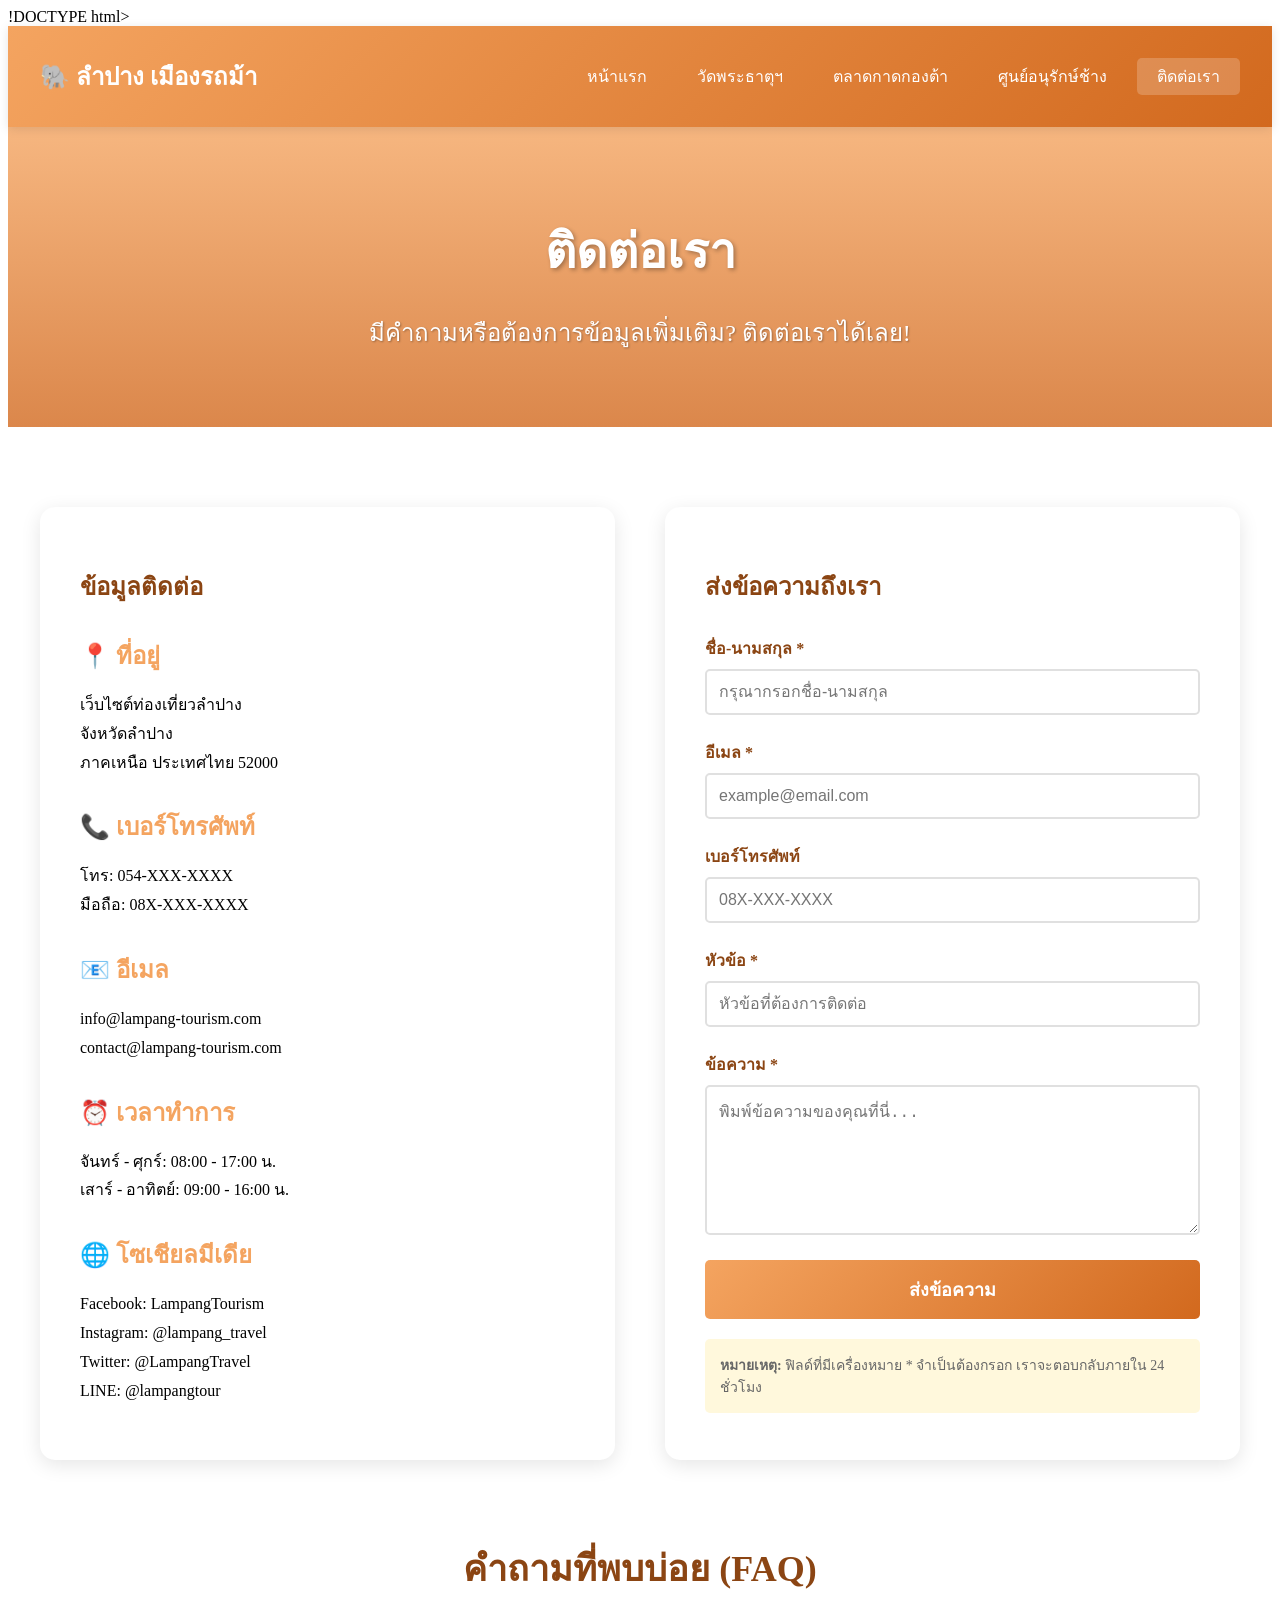
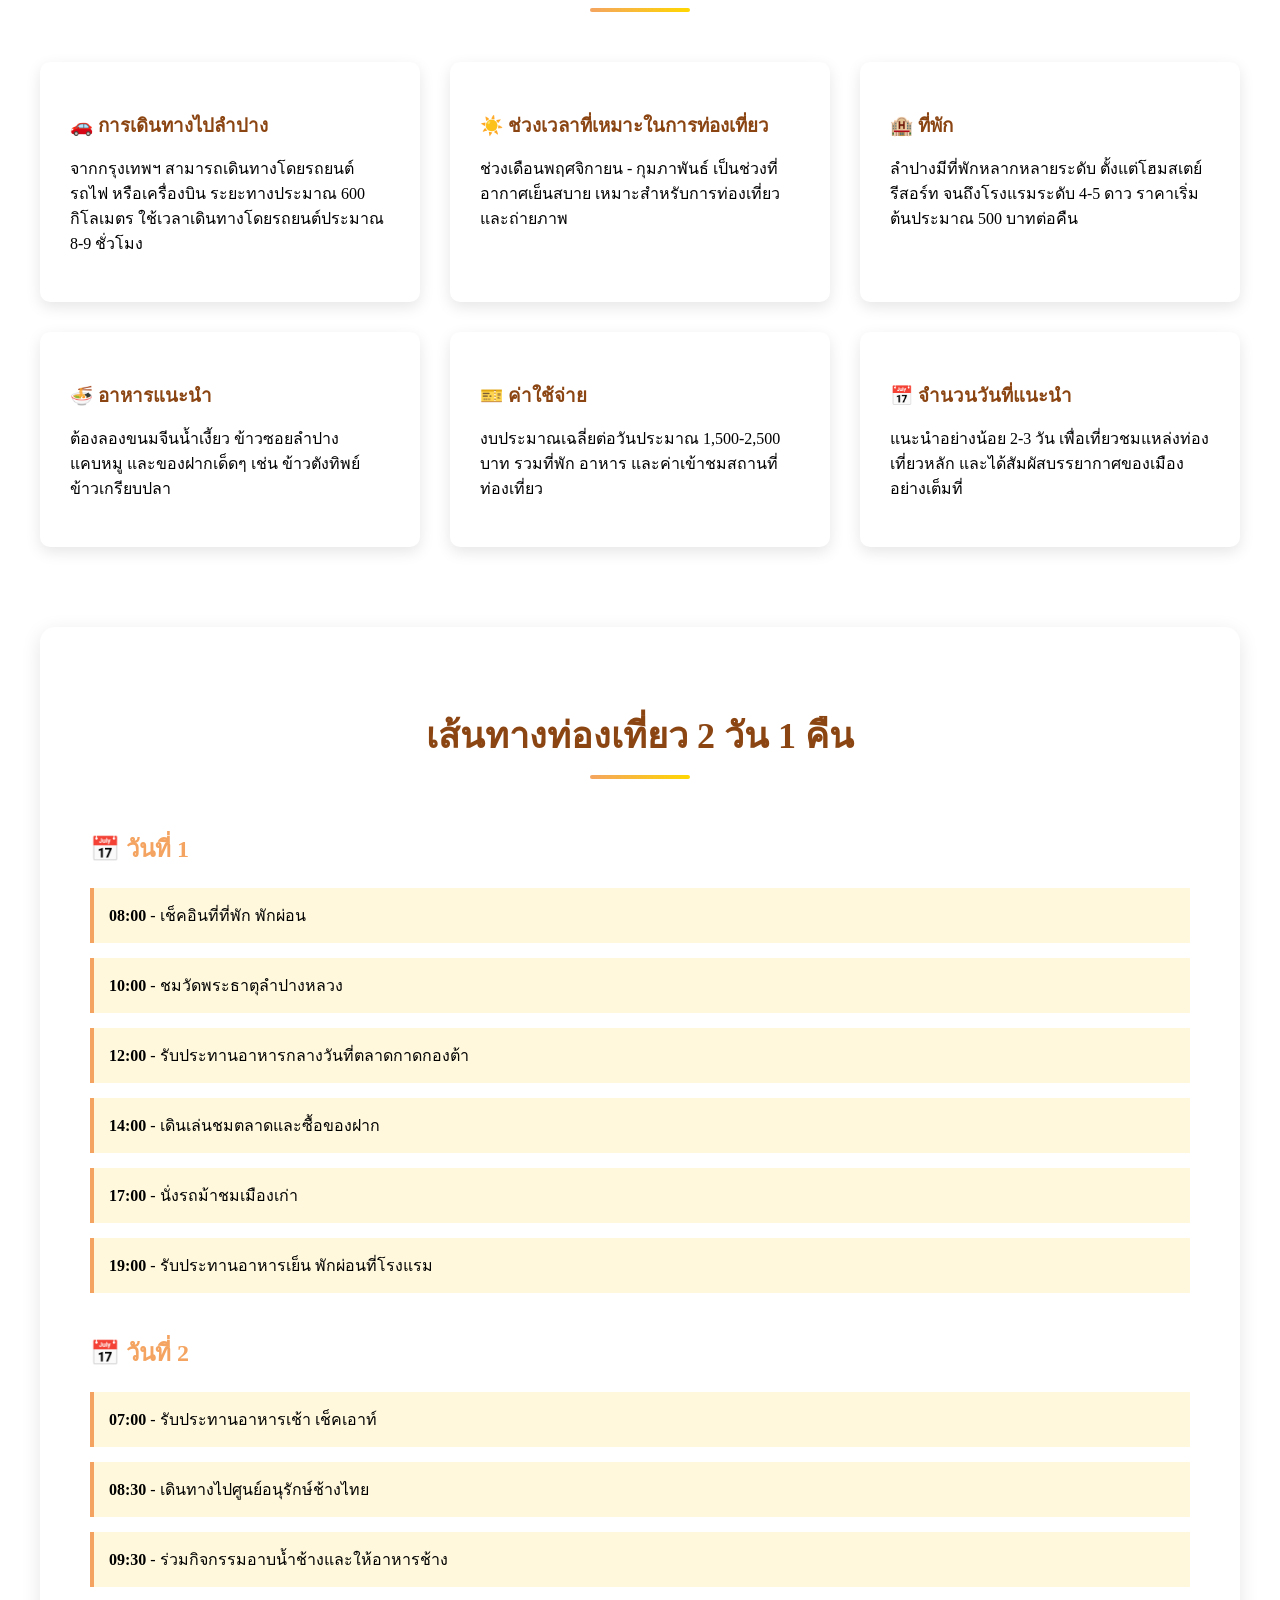
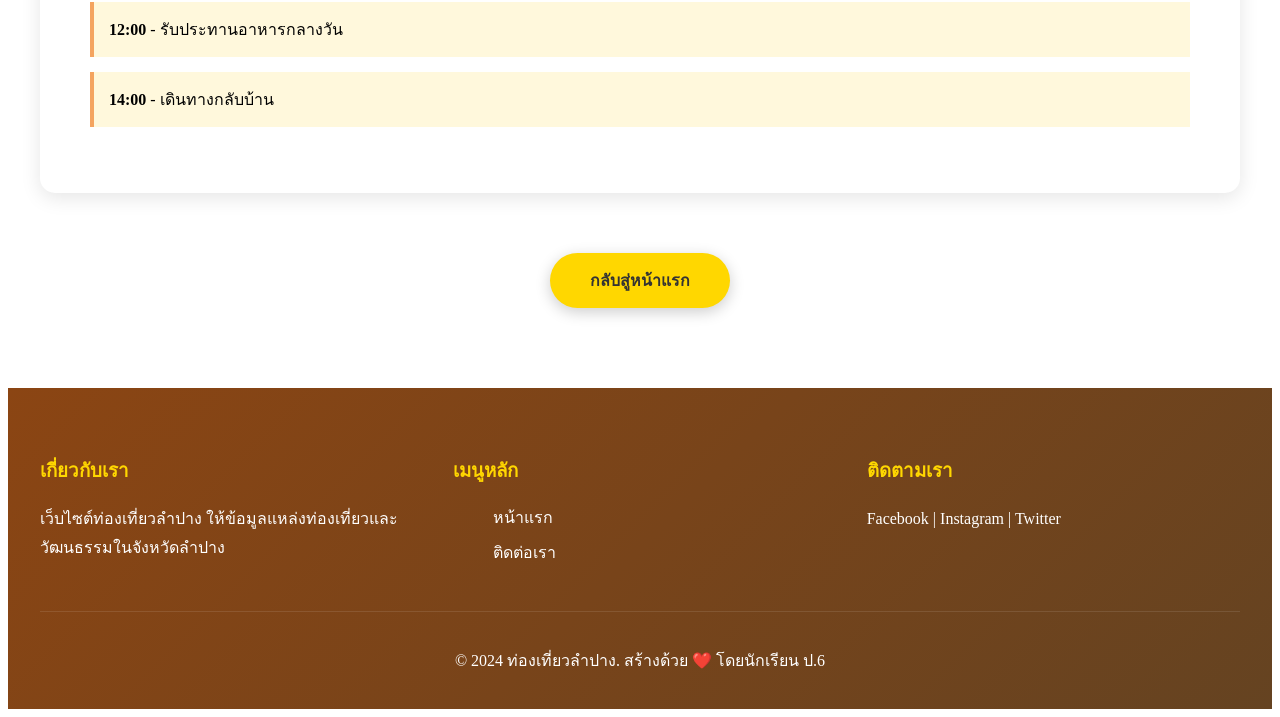
==== contact.html @ 9157f4b3 "Add files via upload" ====
!DOCTYPE html>
<html lang="th">
<head>
    <meta charset="UTF-8">
    <meta name="viewport" content="width=device-width, initial-scale=1.0">
    <title>ติดต่อเรา - ท่องเที่ยวลำปาง</title>
    <link rel="stylesheet" href="styles.css">
</head>
<body>
    <header>
        <div class="container">
            <div class="logo">
                <h1>🐘 ลำปาง เมืองรถม้า</h1>
            </div>
            <nav>
                <ul>
                    <li><a href="index.html">หน้าแรก</a></li>
                    <li><a href="wat-phra-that.html">วัดพระธาตุฯ</a></li>
                    <li><a href="kad-kong-ta.html">ตลาดกาดกองต้า</a></li>
                    <li><a href="elephant-center.html">ศูนย์อนุรักษ์ช้าง</a></li>
                    <li><a href="contact.html" class="active">ติดต่อเรา</a></li>
                </ul>
            </nav>
        </div>
    </header>

    <section class="hero" style="height: 300px; background-image: linear-gradient(rgba(244, 164, 96, 0.8), rgba(210, 105, 30, 0.8)), url('https://images.unsplash.com/photo-1423666639041-f56000c27a9a?w=1600&h=400&fit=crop');">
        <div class="hero-content">
            <h2>ติดต่อเรา</h2>
            <p>มีคำถามหรือต้องการข้อมูลเพิ่มเติม? ติดต่อเราได้เลย!</p>
        </div>
    </section>

    <section class="contact-section">
        <div class="container">
            <div class="contact-container">
                <div class="contact-info">
                    <h2 style="color: #8B4513; margin-bottom: 30px;">ข้อมูลติดต่อ</h2>

                    <div style="margin-bottom: 30px;">
                        <h3 style="color: #F4A460; margin-bottom: 15px;">📍 ที่อยู่</h3>
                        <p>เว็บไซต์ท่องเที่ยวลำปาง<br>
                        จังหวัดลำปาง<br>
                        ภาคเหนือ ประเทศไทย 52000</p>
                    </div>

                    <div style="margin-bottom: 30px;">
                        <h3 style="color: #F4A460; margin-bottom: 15px;">📞 เบอร์โทรศัพท์</h3>
                        <p>โทร: 054-XXX-XXXX<br>
                        มือถือ: 08X-XXX-XXXX</p>
                    </div>

                    <div style="margin-bottom: 30px;">
                        <h3 style="color: #F4A460; margin-bottom: 15px;">📧 อีเมล</h3>
                        <p>info@lampang-tourism.com<br>
                        contact@lampang-tourism.com</p>
                    </div>

                    <div style="margin-bottom: 30px;">
                        <h3 style="color: #F4A460; margin-bottom: 15px;">⏰ เวลาทำการ</h3>
                        <p>จันทร์ - ศุกร์: 08:00 - 17:00 น.<br>
                        เสาร์ - อาทิตย์: 09:00 - 16:00 น.</p>
                    </div>

                    <div>
                        <h3 style="color: #F4A460; margin-bottom: 15px;">🌐 โซเชียลมีเดีย</h3>
                        <p>Facebook: LampangTourism<br>
                        Instagram: @lampang_travel<br>
                        Twitter: @LampangTravel<br>
                        LINE: @lampangtour</p>
                    </div>
                </div>

                <div class="contact-form">
                    <h2 style="color: #8B4513; margin-bottom: 30px;">ส่งข้อความถึงเรา</h2>
                    <form>
                        <div class="form-group">
                            <label for="name">ชื่อ-นามสกุล *</label>
                            <input type="text" id="name" name="name" required placeholder="กรุณากรอกชื่อ-นามสกุล">
                        </div>

                        <div class="form-group">
                            <label for="email">อีเมล *</label>
                            <input type="email" id="email" name="email" required placeholder="example@email.com">
                        </div>

                        <div class="form-group">
                            <label for="phone">เบอร์โทรศัพท์</label>
                            <input type="tel" id="phone" name="phone" placeholder="08X-XXX-XXXX">
                        </div>

                        <div class="form-group">
                            <label for="subject">หัวข้อ *</label>
                            <input type="text" id="subject" name="subject" required placeholder="หัวข้อที่ต้องการติดต่อ">
                        </div>

                        <div class="form-group">
                            <label for="message">ข้อความ *</label>
                            <textarea id="message" name="message" required placeholder="พิมพ์ข้อความของคุณที่นี่..."></textarea>
                        </div>

                        <button type="submit" class="submit-btn">ส่งข้อความ</button>
                    </form>

                    <div style="margin-top: 20px; padding: 15px; background-color: #FFF8DC; border-radius: 5px;">
                        <p style="font-size: 14px; color: #666; margin: 0;">
                            <strong>หมายเหตุ:</strong> ฟิลด์ที่มีเครื่องหมาย * จำเป็นต้องกรอก เราจะตอบกลับภายใน 24 ชั่วโมง
                        </p>
                    </div>
                </div>
            </div>

            <div style="margin-top: 80px;">
                <h2 class="section-title">คำถามที่พบบ่อย (FAQ)</h2>
                <div style="display: grid; grid-template-columns: repeat(auto-fit, minmax(300px, 1fr)); gap: 30px;">
                    <div style="background-color: white; padding: 30px; border-radius: 10px; box-shadow: 0 5px 15px rgba(0,0,0,0.1);">
                        <h3 style="color: #8B4513; margin-bottom: 15px;">🚗 การเดินทางไปลำปาง</h3>
                        <p>จากกรุงเทพฯ สามารถเดินทางโดยรถยนต์ รถไฟ หรือเครื่องบิน ระยะทางประมาณ 600 กิโลเมตร ใช้เวลาเดินทางโดยรถยนต์ประมาณ 8-9 ชั่วโมง</p>
                    </div>
                    <div style="background-color: white; padding: 30px; border-radius: 10px; box-shadow: 0 5px 15px rgba(0,0,0,0.1);">
                        <h3 style="color: #8B4513; margin-bottom: 15px;">☀️ ช่วงเวลาที่เหมาะในการท่องเที่ยว</h3>
                        <p>ช่วงเดือนพฤศจิกายน - กุมภาพันธ์ เป็นช่วงที่อากาศเย็นสบาย เหมาะสำหรับการท่องเที่ยวและถ่ายภาพ</p>
                    </div>
                    <div style="background-color: white; padding: 30px; border-radius: 10px; box-shadow: 0 5px 15px rgba(0,0,0,0.1);">
                        <h3 style="color: #8B4513; margin-bottom: 15px;">🏨 ที่พัก</h3>
                        <p>ลำปางมีที่พักหลากหลายระดับ ตั้งแต่โฮมสเตย์ รีสอร์ท จนถึงโรงแรมระดับ 4-5 ดาว ราคาเริ่มต้นประมาณ 500 บาทต่อคืน</p>
                    </div>
                    <div style="background-color: white; padding: 30px; border-radius: 10px; box-shadow: 0 5px 15px rgba(0,0,0,0.1);">
                        <h3 style="color: #8B4513; margin-bottom: 15px;">🍜 อาหารแนะนำ</h3>
                        <p>ต้องลองขนมจีนน้ำเงี้ยว ข้าวซอยลำปาง แคบหมู และของฝากเด็ดๆ เช่น ข้าวตังทิพย์ ข้าวเกรียบปลา</p>
                    </div>
                    <div style="background-color: white; padding: 30px; border-radius: 10px; box-shadow: 0 5px 15px rgba(0,0,0,0.1);">
                        <h3 style="color: #8B4513; margin-bottom: 15px;">🎫 ค่าใช้จ่าย</h3>
                        <p>งบประมาณเฉลี่ยต่อวันประมาณ 1,500-2,500 บาท รวมที่พัก อาหาร และค่าเข้าชมสถานที่ท่องเที่ยว</p>
                    </div>
                    <div style="background-color: white; padding: 30px; border-radius: 10px; box-shadow: 0 5px 15px rgba(0,0,0,0.1);">
                        <h3 style="color: #8B4513; margin-bottom: 15px;">📅 จำนวนวันที่แนะนำ</h3>
                        <p>แนะนำอย่างน้อย 2-3 วัน เพื่อเที่ยวชมแหล่งท่องเที่ยวหลัก และได้สัมผัสบรรยากาศของเมืองอย่างเต็มที่</p>
                    </div>
                </div>
            </div>

            <div style="margin-top: 80px; background-color: white; padding: 50px; border-radius: 15px; box-shadow: 0 5px 20px rgba(0,0,0,0.1);">
                <h2 class="section-title">เส้นทางท่องเที่ยว 2 วัน 1 คืน</h2>
                
                <div style="margin-bottom: 40px;">
                    <h3 style="color: #F4A460; margin-bottom: 20px; font-size: 24px;">📅 วันที่ 1</h3>
                    <ul style="list-style: none; padding-left: 0;">
                        <li style="padding: 15px; border-left: 4px solid #F4A460; margin-bottom: 15px; background-color: #FFF8DC;">
                            <strong>08:00</strong> - เช็คอินที่ที่พัก พักผ่อน
                        </li>
                        <li style="padding: 15px; border-left: 4px solid #F4A460; margin-bottom: 15px; background-color: #FFF8DC;">
                            <strong>10:00</strong> - ชมวัดพระธาตุลำปางหลวง
                        </li>
                        <li style="padding: 15px; border-left: 4px solid #F4A460; margin-bottom: 15px; background-color: #FFF8DC;">
                            <strong>12:00</strong> - รับประทานอาหารกลางวันที่ตลาดกาดกองต้า
                        </li>
                        <li style="padding: 15px; border-left: 4px solid #F4A460; margin-bottom: 15px; background-color: #FFF8DC;">
                            <strong>14:00</strong> - เดินเล่นชมตลาดและซื้อของฝาก
                        </li>
                        <li style="padding: 15px; border-left: 4px solid #F4A460; margin-bottom: 15px; background-color: #FFF8DC;">
                            <strong>17:00</strong> - นั่งรถม้าชมเมืองเก่า
                        </li>
                        <li style="padding: 15px; border-left: 4px solid #F4A460; background-color: #FFF8DC;">
                            <strong>19:00</strong> - รับประทานอาหารเย็น พักผ่อนที่โรงแรม
                        </li>
                    </ul>
                </div>

                <div>
                    <h3 style="color: #F4A460; margin-bottom: 20px; font-size: 24px;">📅 วันที่ 2</h3>
                    <ul style="list-style: none; padding-left: 0;">
                        <li style="padding: 15px; border-left: 4px solid #F4A460; margin-bottom: 15px; background-color: #FFF8DC;">
                            <strong>07:00</strong> - รับประทานอาหารเช้า เช็คเอาท์
                        </li>
                        <li style="padding: 15px; border-left: 4px solid #F4A460; margin-bottom: 15px; background-color: #FFF8DC;">
                            <strong>08:30</strong> - เดินทางไปศูนย์อนุรักษ์ช้างไทย
                        </li>
                        <li style="padding: 15px; border-left: 4px solid #F4A460; margin-bottom: 15px; background-color: #FFF8DC;">
                            <strong>09:30</strong> - ร่วมกิจกรรมอาบน้ำช้างและให้อาหารช้าง
                        </li>
                        <li style="padding: 15px; border-left: 4px solid #F4A460; margin-bottom: 15px; background-color: #FFF8DC;">
                            <strong>12:00</strong> - รับประทานอาหารกลางวัน
                        </li>
                        <li style="padding: 15px; border-left: 4px solid #F4A460; background-color: #FFF8DC;">
                            <strong>14:00</strong> - เดินทางกลับบ้าน
                        </li>
                    </ul>
                </div>
            </div>

            <div style="margin-top: 60px; text-align: center;">
                <a href="index.html" class="btn">กลับสู่หน้าแรก</a>
            </div>
        </div>
    </section>

    <footer>
        <div class="container">
            <div class="footer-content">
                <div class="footer-section">
                    <h3>เกี่ยวกับเรา</h3>
                    <p>เว็บไซต์ท่องเที่ยวลำปาง ให้ข้อมูลแหล่งท่องเที่ยวและวัฒนธรรมในจังหวัดลำปาง</p>
                </div>
                <div class="footer-section">
                    <h3>เมนูหลัก</h3>
                    <ul>
                        <li><a href="index.html">หน้าแรก</a></li>
                        <li><a href="contact.html">ติดต่อเรา</a></li>
                    </ul>
                </div>
                <div class="footer-section">
                    <h3>ติดตามเรา</h3>
                    <p>Facebook | Instagram | Twitter</p>
                </div>
            </div>
            <div class="footer-bottom">
                <p>&copy; 2024 ท่องเที่ยวลำปาง. สร้างด้วย ❤️ โดยนักเรียน ป.6</p>
            </div>
        </div>
    </footer>
</body>
</html>
---- styles.css ----
gin: 0;
    padding: 0;
    box-sizing: border-box;
}

body {
    font-family: 'Segoe UI', Tahoma, Geneva, Verdana, sans-serif;
    line-height: 1.6;
    color: #333;
    background-color: #FFF8DC;
}

.container {
    max-width: 1200px;
    margin: 0 auto;
    padding: 0 20px;
}

/* ========== Header และ Navigation ========== */
header {
    background: linear-gradient(135deg, #F4A460 0%, #D2691E 100%);
    box-shadow: 0 2px 10px rgba(0,0,0,0.1);
    position: sticky;
    top: 0;
    z-index: 1000;
}

header .container {
    display: flex;
    justify-content: space-between;
    align-items: center;
    padding: 15px 20px;
}

.logo h1 {
    color: white;
    font-size: 24px;
    font-weight: bold;
}

nav ul {
    display: flex;
    list-style: none;
    gap: 10px;
}

nav ul li a {
    color: white;
    text-decoration: none;
    padding: 10px 20px;
    border-radius: 5px;
    transition: all 0.3s ease;
    font-weight: 500;
}

nav ul li a:hover,
nav ul li a.active {
    background-color: rgba(255, 255, 255, 0.2);
    transform: translateY(-2px);
}

/* ========== Hero Section ========== */
.hero {
    background: linear-gradient(rgba(244, 164, 96, 0.8), rgba(210, 105, 30, 0.8)),
                url('images/lampang2.jpg') center/cover;
    height: 500px;
    display: flex;
    align-items: center;
    justify-content: center;
    text-align: center;
    color: white;
}

.hero-content h2 {
    font-size: 48px;
    margin-bottom: 20px;
    text-shadow: 2px 2px 4px rgba(0,0,0,0.3);
}

.hero-content p {
    font-size: 24px;
    margin-bottom: 30px;
    text-shadow: 1px 1px 2px rgba(0,0,0,0.3);
}

.btn {
    display: inline-block;
    padding: 15px 40px;
    background-color: #FFD700;
    color: #333;
    text-decoration: none;
    border-radius: 50px;
    font-weight: bold;
    transition: all 0.3s ease;
    box-shadow: 0 4px 15px rgba(0,0,0,0.2);
}

.btn:hover {
    background-color: #FFA500;
    transform: translateY(-3px);
    box-shadow: 0 6px 20px rgba(0,0,0,0.3);
}

/* ========== Section Title ========== */
.section-title {
    text-align: center;
    font-size: 36px;
    color: #8B4513;
    margin-bottom: 50px;
    position: relative;
    padding-bottom: 15px;
}

.section-title::after {
    content: '';
    position: absolute;
    bottom: 0;
    left: 50%;
    transform: translateX(-50%);
    width: 100px;
    height: 4px;
    background: linear-gradient(90deg, #F4A460, #FFD700);
    border-radius: 2px;
}

/* ========== About Section ========== */
.about {
    padding: 80px 0;
    background-color: white;
}

.content-wrapper {
    display: flex;
    align-items: center;
    gap: 50px;
}

.content-text {
    flex: 1;
}

.content-text p {
    font-size: 18px;
    margin-bottom: 20px;
    text-align: justify;
    line-height: 1.8;
}

.content-image {
    flex: 1;
}

.content-image img {
    width: 100%;
    border-radius: 15px;
    box-shadow: 0 10px 30px rgba(0,0,0,0.2);
    transition: transform 0.3s ease;
}

.content-image img:hover {
    transform: scale(1.05);
}

/* ========== Attractions Section ========== */
.attractions {
    padding: 80px 0;
}

.attraction-item {
    display: flex;
    align-items: center;
    gap: 50px;
    margin-bottom: 60px;
    background-color: white;
    padding: 40px;
    border-radius: 15px;
    box-shadow: 0 5px 20px rgba(0,0,0,0.1);
    transition: transform 0.3s ease;
}

.attraction-item:hover {
    transform: translateY(-5px);
    box-shadow: 0 10px 30px rgba(0,0,0,0.15);
}

.attraction-item.reverse {
    flex-direction: row-reverse;
}

.attraction-image {
    flex: 1;
}

.attraction-image img {
    width: 100%;
    border-radius: 10px;
    box-shadow: 0 5px 15px rgba(0,0,0,0.1);
}

.attraction-content {
    flex: 1;
}

.attraction-content h3 {
    font-size: 28px;
    color: #8B4513;
    margin-bottom: 20px;
}

.attraction-content p {
    font-size: 16px;
    line-height: 1.8;
    margin-bottom: 20px;
    text-align: justify;
}

.btn-link {
    display: inline-block;
    color: #F4A460;
    text-decoration: none;
    font-weight: bold;
    font-size: 18px;
    transition: all 0.3s ease;
}

.btn-link:hover {
    color: #D2691E;
    transform: translateX(5px);
}

/* ========== Detail Page Styles ========== */
.detail-hero {
    background: linear-gradient(rgba(244, 164, 96, 0.8), rgba(210, 105, 30, 0.8)),
                url('https://images.unsplash.com/photo-1551882547-ff40c63fe5fa?w=1600&h=400&fit=crop') center/cover;
    height: 300px;
    display: flex;
    align-items: center;
    justify-content: center;
    text-align: center;
    color: white;
}

.detail-hero h2 {
    font-size: 42px;
    text-shadow: 2px 2px 4px rgba(0,0,0,0.3);
}

.detail-content {
    padding: 80px 0;
    background-color: white;
}

.info-box {
    background-color: #FFF8DC;
    padding: 30px;
    border-radius: 10px;
    border-left: 5px solid #F4A460;
    margin: 30px 0;
}

.info-box h3 {
    color: #8B4513;
    margin-bottom: 15px;
    font-size: 24px;
}

.info-box ul {
    list-style: none;
    padding-left: 0;
}

.info-box ul li {
    padding: 10px 0;
    border-bottom: 1px solid #e0e0e0;
    font-size: 16px;
}

.info-box ul li:last-child {
    border-bottom: none;
}

.info-box ul li::before {
    content: "✓ ";
    color: #F4A460;
    font-weight: bold;
    margin-right: 10px;
}

.gallery {
    display: grid;
    grid-template-columns: repeat(auto-fit, minmax(300px, 1fr));
    gap: 20px;
    margin-top: 40px;
}

.gallery img {
    width: 100%;
    height: 250px;
    object-fit: cover;
    border-radius: 10px;
    box-shadow: 0 5px 15px rgba(0,0,0,0.1);
    transition: transform 0.3s ease;
}

.gallery img:hover {
    transform: scale(1.05);
}

/* ========== Contact Section ========== */
.contact-section {
    padding: 80px 0;
}

.contact-container {
    display: flex;
    gap: 50px;
}

.contact-info {
    flex: 1;
    background-color: white;
    padding: 40px;
    border-radius: 15px;
    box-shadow: 0 5px 20px rgba(0,0,0,0.1);
}

.contact-info h3 {
    color: #8B4513;
    margin-bottom: 20px;
    font-size: 24px;
}

.contact-info p {
    margin-bottom: 15px;
    font-size: 16px;
    line-height: 1.8;
}

.contact-form {
    flex: 1;
    background-color: white;
    padding: 40px;
    border-radius: 15px;
    box-shadow: 0 5px 20px rgba(0,0,0,0.1);
}

.form-group {
    margin-bottom: 25px;
}

.form-group label {
    display: block;
    margin-bottom: 8px;
    color: #8B4513;
    font-weight: bold;
}

.form-group input,
.form-group textarea {
    width: 100%;
    padding: 12px;
    border: 2px solid #e0e0e0;
    border-radius: 5px;
    font-size: 16px;
    transition: border-color 0.3s ease;
}

.form-group input:focus,
.form-group textarea:focus {
    outline: none;
    border-color: #F4A460;
}

.form-group textarea {
    resize: vertical;
    min-height: 150px;
}

.submit-btn {
    width: 100%;
    padding: 15px;
    background: linear-gradient(135deg, #F4A460 0%, #D2691E 100%);
    color: white;
    border: none;
    border-radius: 5px;
    font-size: 18px;
    font-weight: bold;
    cursor: pointer;
    transition: all 0.3s ease;
}

.submit-btn:hover {
    transform: translateY(-2px);
    box-shadow: 0 5px 15px rgba(0,0,0,0.2);
}

/* ========== Footer ========== */
footer {
    background: linear-gradient(135deg, #8B4513 0%, #654321 100%);
    color: white;
    padding: 50px 0 20px;
}

.footer-content {
    display: grid;
    grid-template-columns: repeat(auto-fit, minmax(250px, 1fr));
    gap: 40px;
    margin-bottom: 30px;
}

.footer-section h3 {
    margin-bottom: 20px;
    color: #FFD700;
}

.footer-section p {
    line-height: 1.8;
}

.footer-section ul {
    list-style: none;
}

.footer-section ul li {
    margin-bottom: 10px;
}

.footer-section ul li a {
    color: white;
    text-decoration: none;
    transition: color 0.3s ease;
}

.footer-section ul li a:hover {
    color: #FFD700;
}

.footer-bottom {
    text-align: center;
    padding-top: 20px;
    border-top: 1px solid rgba(255,255,255,0.1);
}

/* ========== Responsive Design ========== */
@media (max-width: 768px) {
    header .container {
        flex-direction: column;
        gap: 15px;
    }

    nav ul {
        flex-wrap: wrap;
        justify-content: center;
    }

    .hero-content h2 {
        font-size: 32px;
    }

    .hero-content p {
        font-size: 18px;
    }

    .content-wrapper,
    .attraction-item,
    .attraction-item.reverse,
    .contact-container {
        flex-direction: column;
    }

    .section-title {
        font-size: 28px;
    }

    .gallery {
        grid-template-columns: 1fr;
    }
}
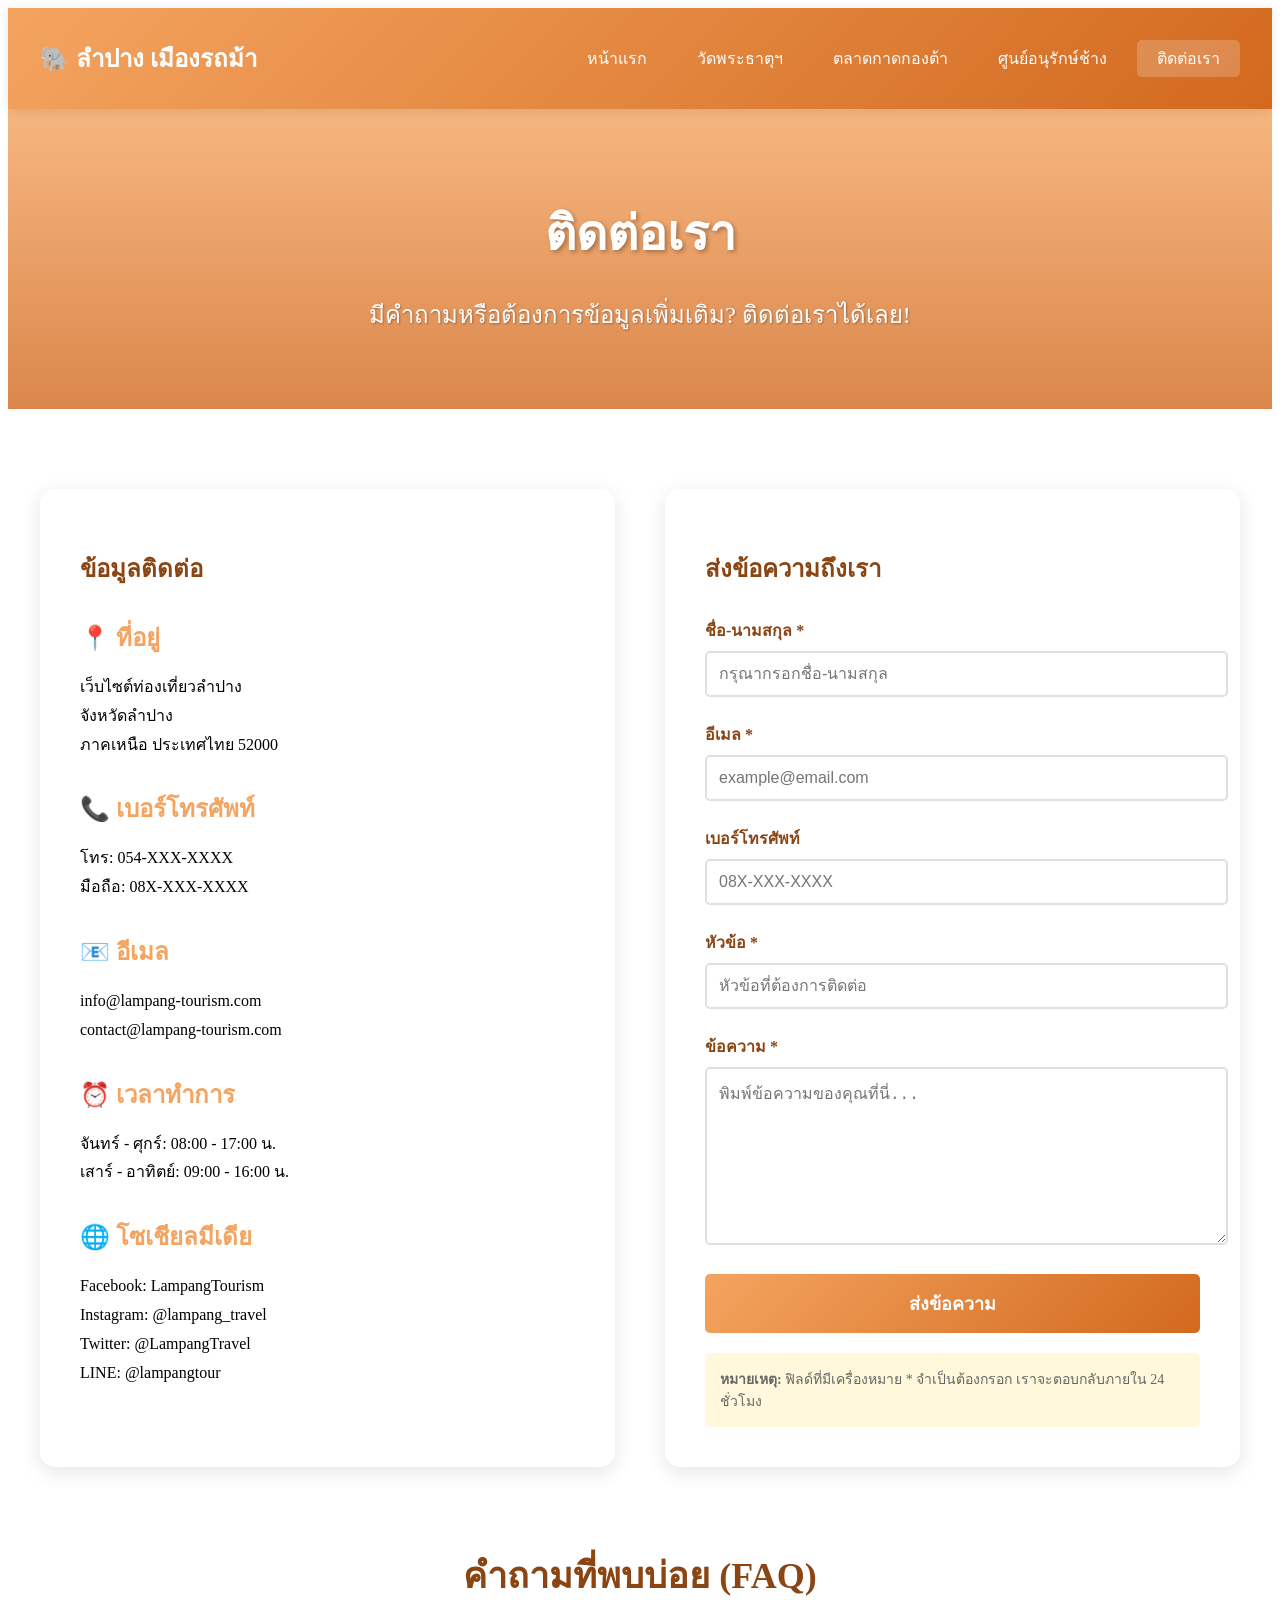
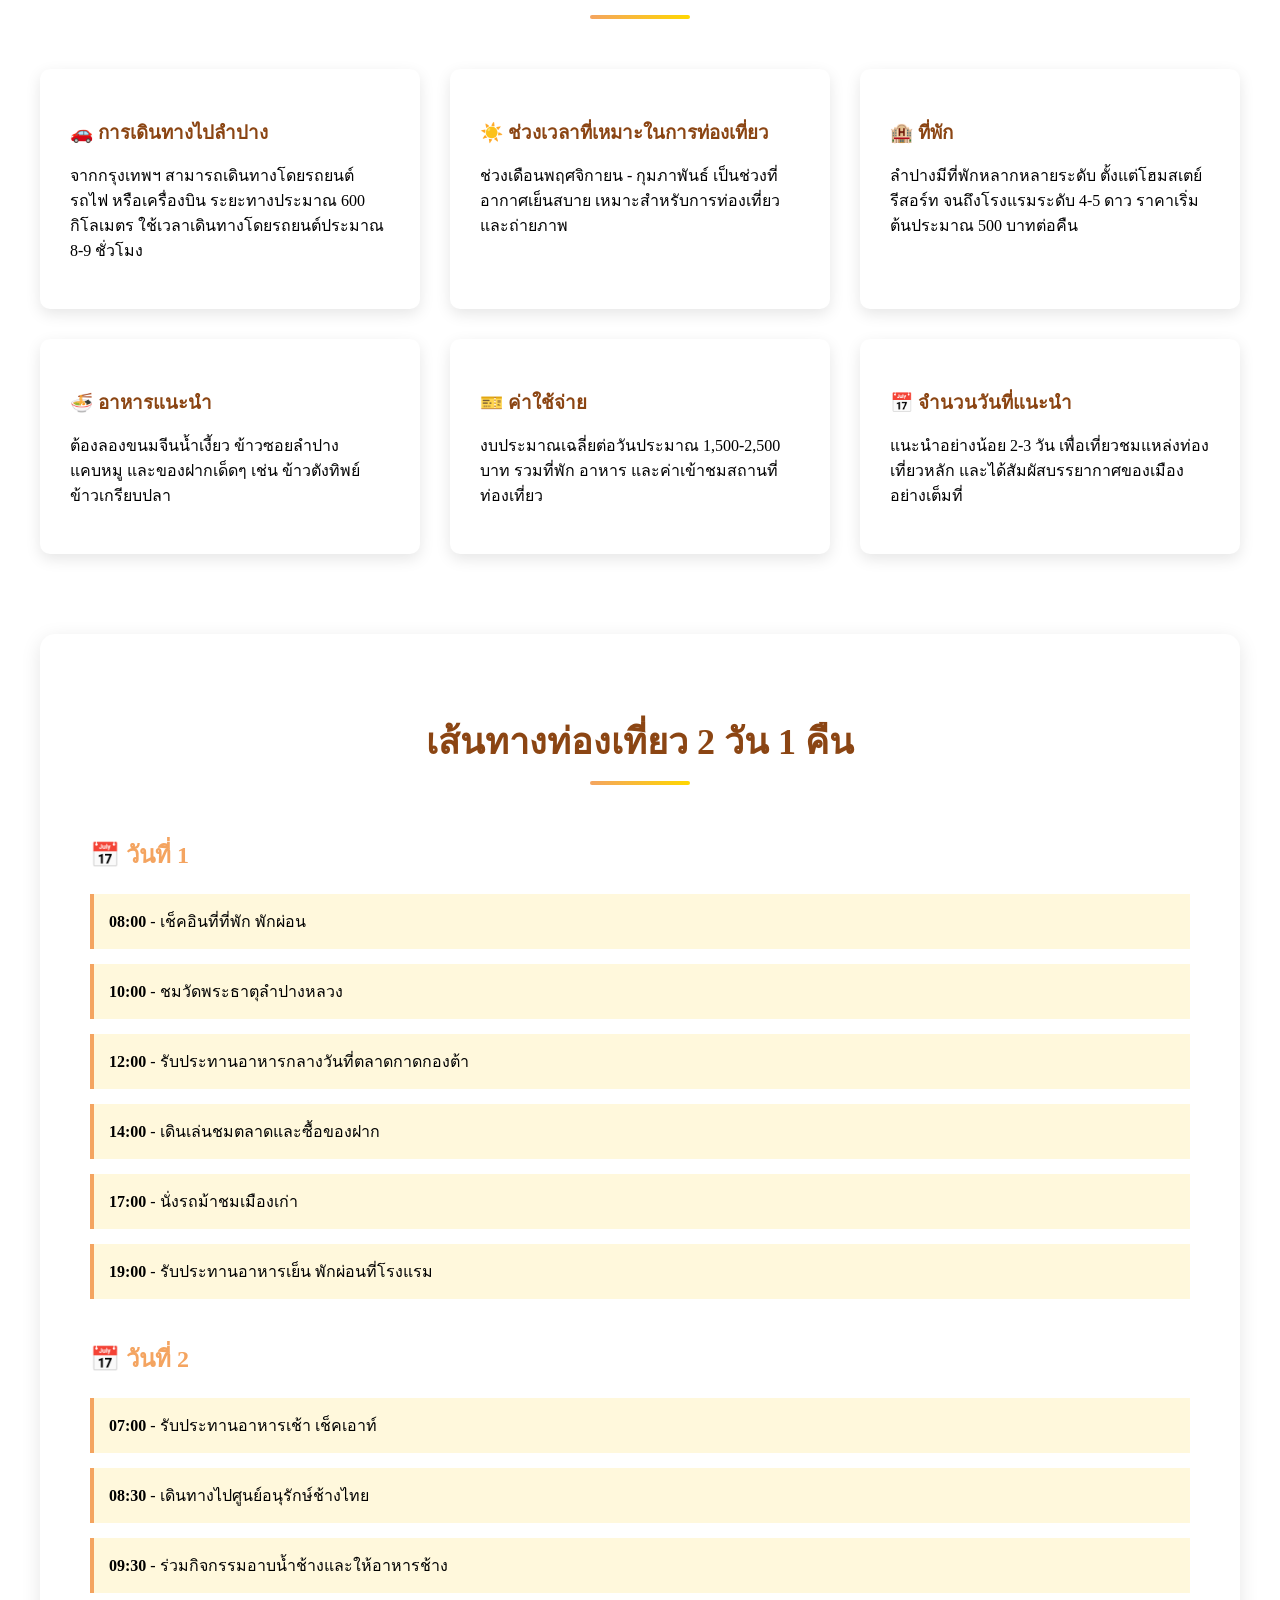
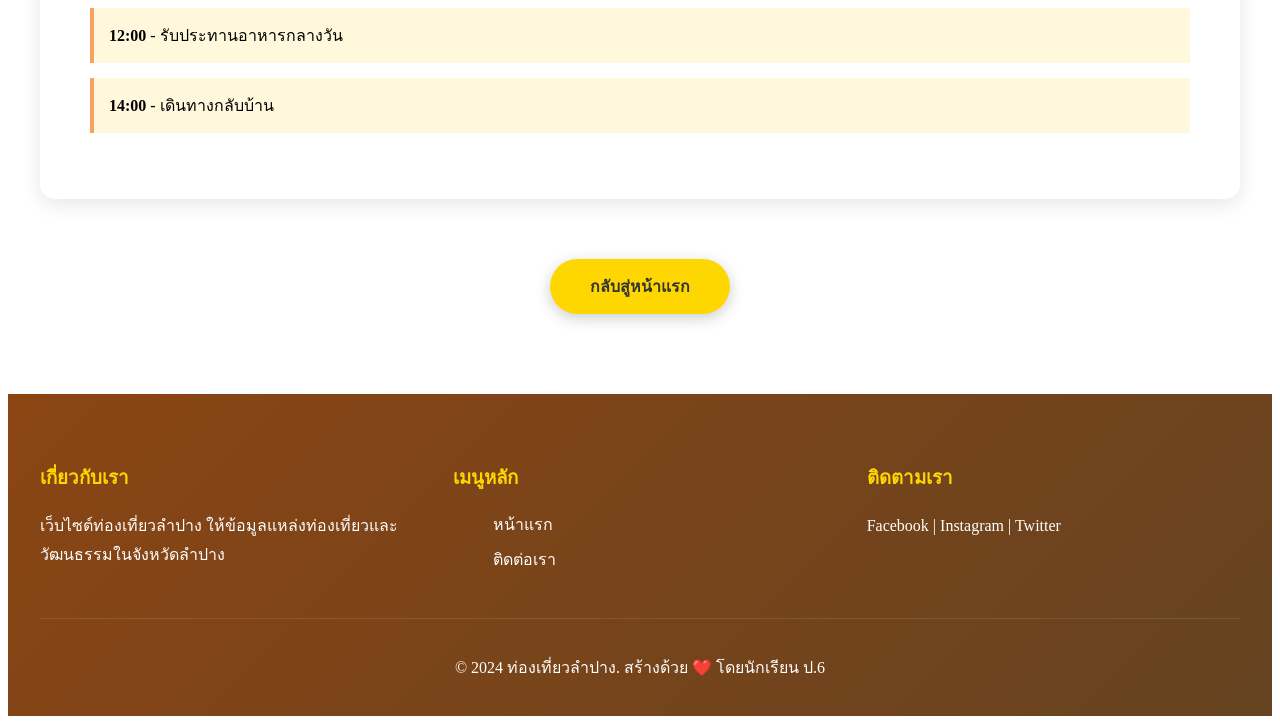
==== commit f2f37b67: "Fix HTML structure and content in contact.html" ====
--- a/contact.html
+++ b/contact.html
@@ -1,4 +1,4 @@
-!DOCTYPE html>
+<!DOCTYPE html>
 <html lang="th">
 <head>
     <meta charset="UTF-8">
@@ -220,4 +220,5 @@
         </div>
     </footer>
 </body>
-</html>+
+</html>
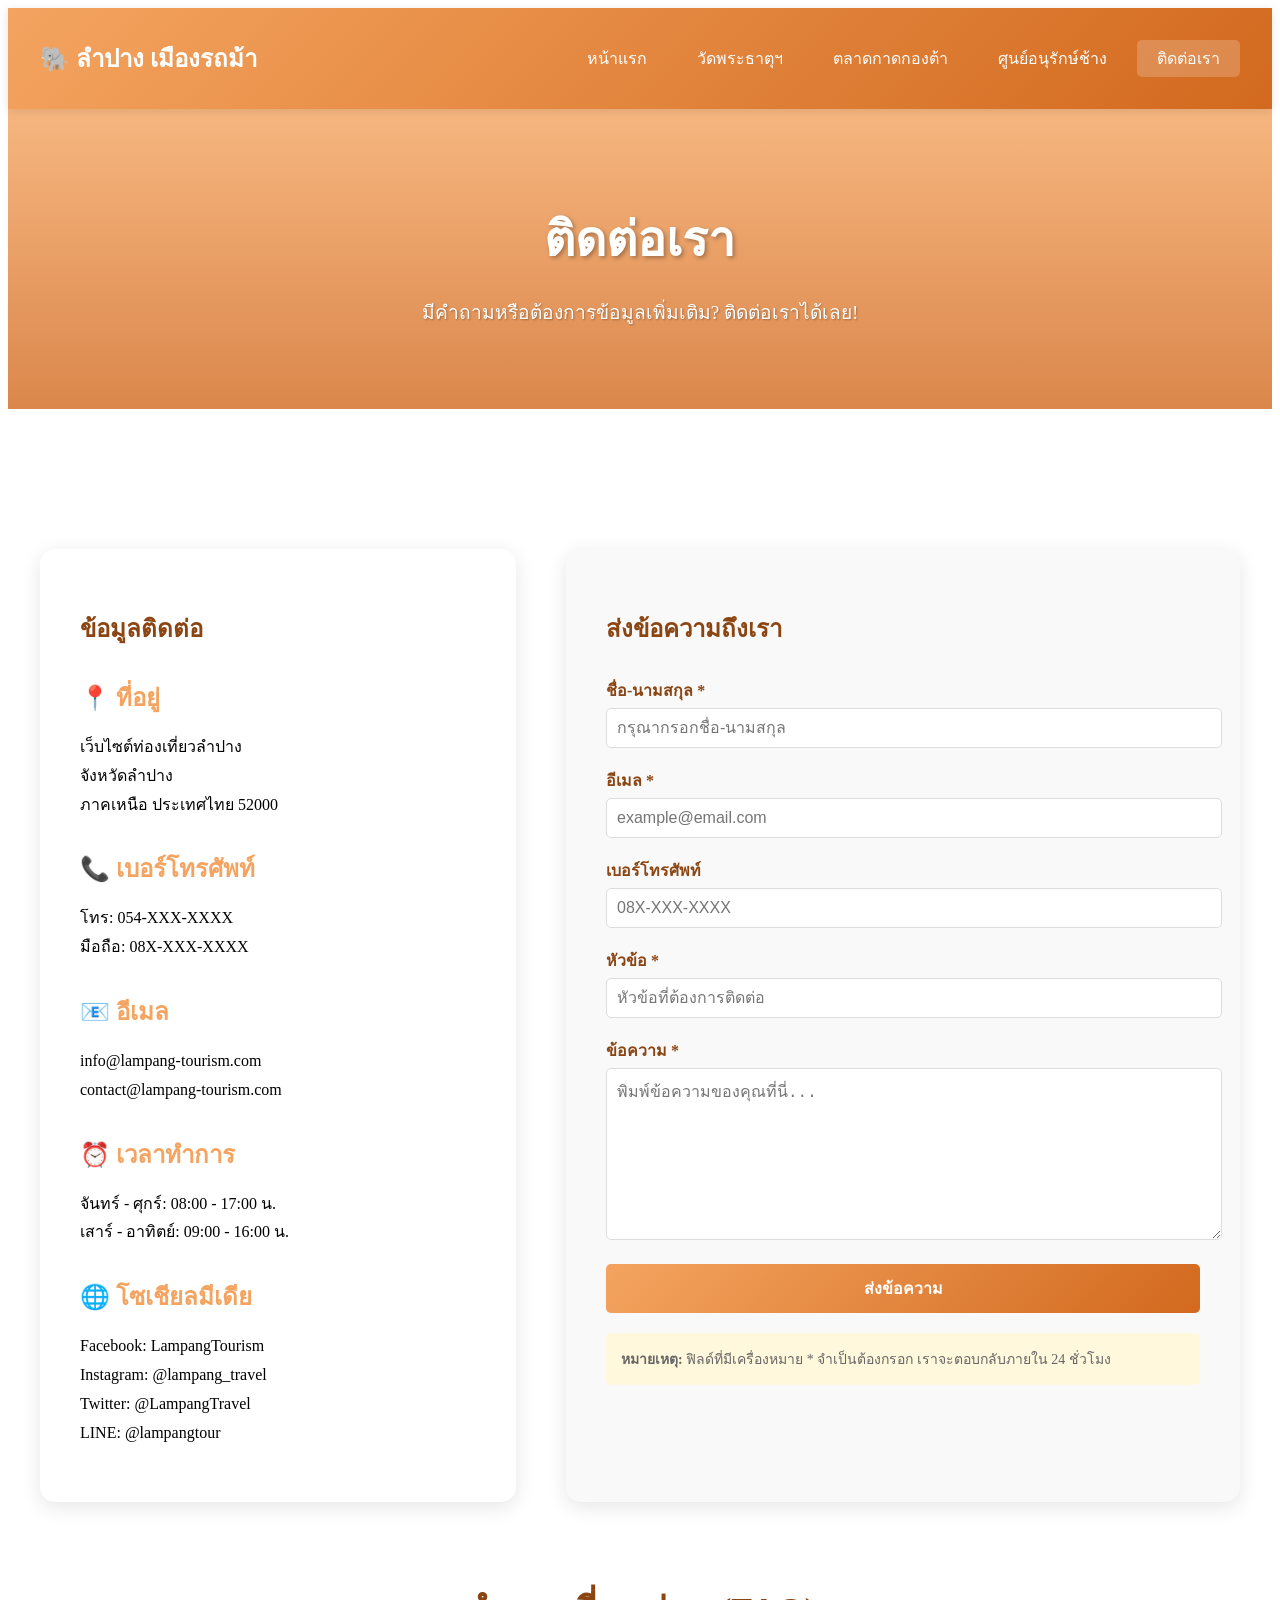
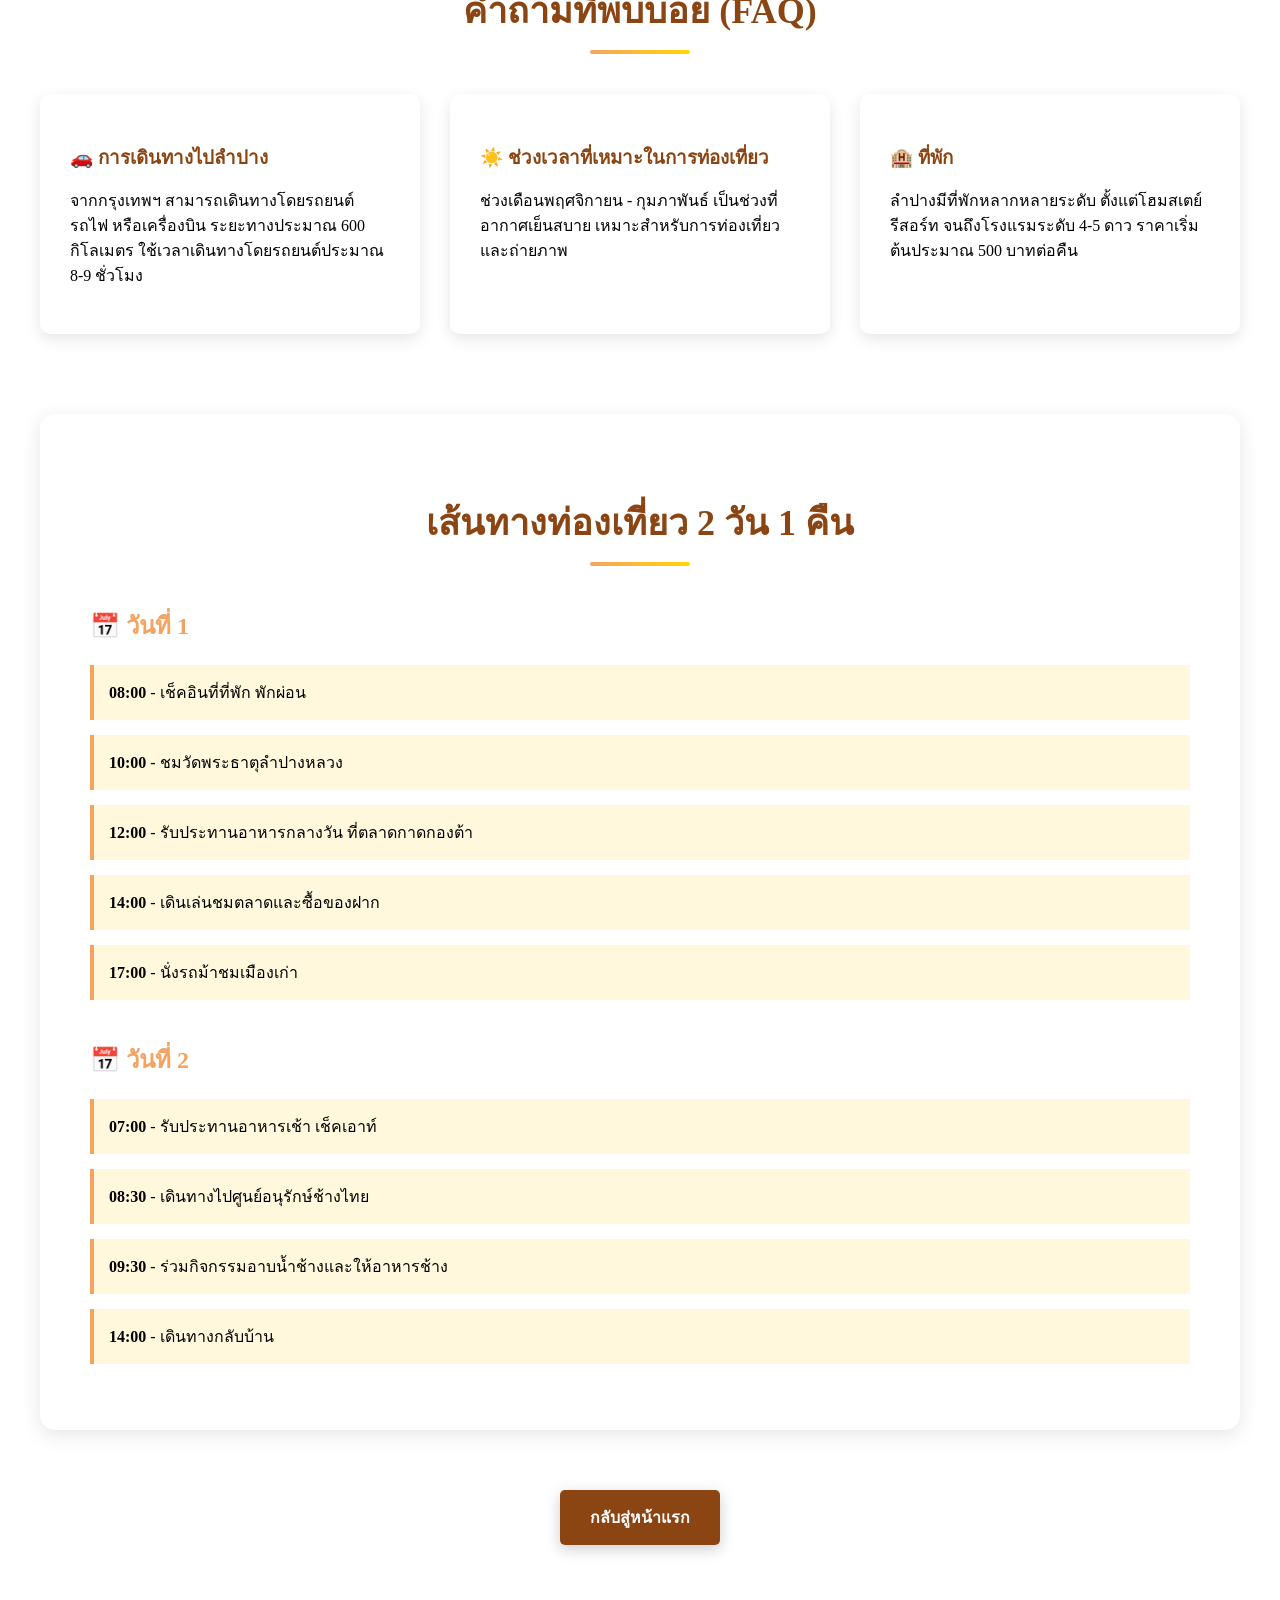
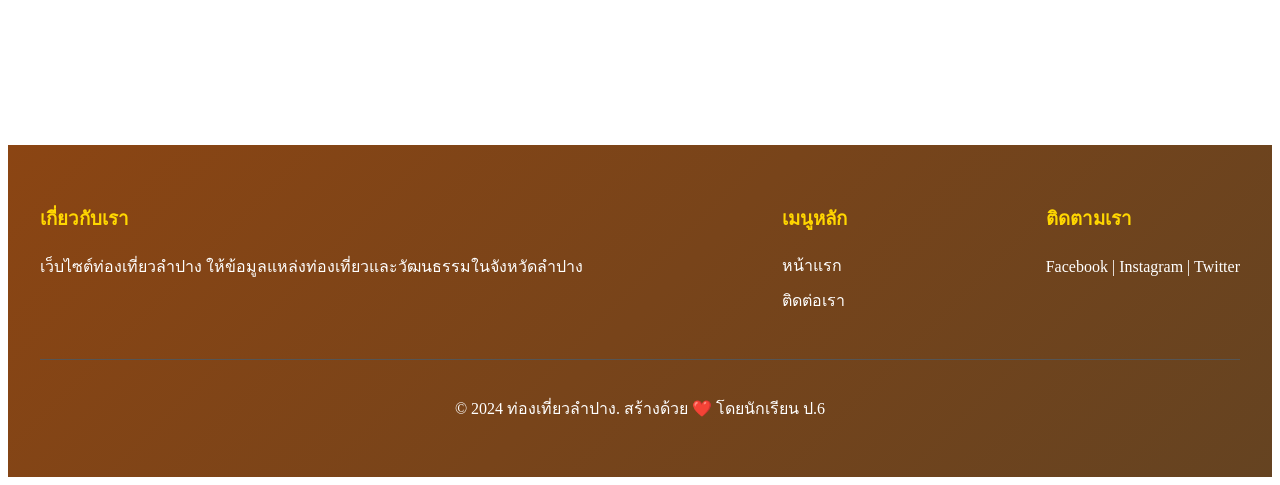
==== commit f5c49712: "Refactor contact.html structure and styles Refactor contact.html for improved layout and styles." ====
--- a/contact.html
+++ b/contact.html
@@ -24,19 +24,19 @@
         </div>
     </header>
 
-    <section class="hero" style="height: 300px; background-image: linear-gradient(rgba(244, 164, 96, 0.8), rgba(210, 105, 30, 0.8)), url('https://images.unsplash.com/photo-1423666639041-f56000c27a9a?w=1600&h=400&fit=crop');">
+    <section class="hero" style="height: 300px; background-image: linear-gradient(rgba(244, 164, 96, 0.8), rgba(210, 105, 30, 0.8)), url('https://images.unsplash.com/photo-1423666639041-f56000c27a9a?w=1600&h=400&fit=crop'); background-size: cover; background-position: center; display: flex; align-items: center; justify-content: center; text-align: center; color: white;">
         <div class="hero-content">
-            <h2>ติดต่อเรา</h2>
-            <p>มีคำถามหรือต้องการข้อมูลเพิ่มเติม? ติดต่อเราได้เลย!</p>
+            <h2 style="font-size: 3rem; margin-bottom: 10px;">ติดต่อเรา</h2>
+            <p style="font-size: 1.2rem;">มีคำถามหรือต้องการข้อมูลเพิ่มเติม? ติดต่อเราได้เลย!</p>
         </div>
     </section>
 
     <section class="contact-section">
-        <div class="container">
-            <div class="contact-container">
-                <div class="contact-info">
+        <div class="container" style="padding: 60px 0;">
+            <div class="contact-container" style="display: flex; flex-wrap: wrap; gap: 50px;">
+                <div class="contact-info" style="flex: 1; min-width: 300px;">
                     <h2 style="color: #8B4513; margin-bottom: 30px;">ข้อมูลติดต่อ</h2>
-
+                    
                     <div style="margin-bottom: 30px;">
                         <h3 style="color: #F4A460; margin-bottom: 15px;">📍 ที่อยู่</h3>
                         <p>เว็บไซต์ท่องเที่ยวลำปาง<br>
@@ -71,35 +71,35 @@
                     </div>
                 </div>
 
-                <div class="contact-form">
+                <div class="contact-form" style="flex: 1.5; min-width: 300px; background: #f9f9f9; padding: 40px; border-radius: 15px;">
                     <h2 style="color: #8B4513; margin-bottom: 30px;">ส่งข้อความถึงเรา</h2>
                     <form>
-                        <div class="form-group">
-                            <label for="name">ชื่อ-นามสกุล *</label>
-                            <input type="text" id="name" name="name" required placeholder="กรุณากรอกชื่อ-นามสกุล">
+                        <div class="form-group" style="margin-bottom: 20px;">
+                            <label for="name" style="display: block; margin-bottom: 5px;">ชื่อ-นามสกุล *</label>
+                            <input type="text" id="name" name="name" required placeholder="กรุณากรอกชื่อ-นามสกุล" style="width: 100%; padding: 10px; border: 1px solid #ddd; border-radius: 5px;">
                         </div>
 
-                        <div class="form-group">
-                            <label for="email">อีเมล *</label>
-                            <input type="email" id="email" name="email" required placeholder="example@email.com">
+                        <div class="form-group" style="margin-bottom: 20px;">
+                            <label for="email" style="display: block; margin-bottom: 5px;">อีเมล *</label>
+                            <input type="email" id="email" name="email" required placeholder="example@email.com" style="width: 100%; padding: 10px; border: 1px solid #ddd; border-radius: 5px;">
                         </div>
 
-                        <div class="form-group">
-                            <label for="phone">เบอร์โทรศัพท์</label>
-                            <input type="tel" id="phone" name="phone" placeholder="08X-XXX-XXXX">
+                        <div class="form-group" style="margin-bottom: 20px;">
+                            <label for="phone" style="display: block; margin-bottom: 5px;">เบอร์โทรศัพท์</label>
+                            <input type="tel" id="phone" name="phone" placeholder="08X-XXX-XXXX" style="width: 100%; padding: 10px; border: 1px solid #ddd; border-radius: 5px;">
                         </div>
 
-                        <div class="form-group">
-                            <label for="subject">หัวข้อ *</label>
-                            <input type="text" id="subject" name="subject" required placeholder="หัวข้อที่ต้องการติดต่อ">
+                        <div class="form-group" style="margin-bottom: 20px;">
+                            <label for="subject" style="display: block; margin-bottom: 5px;">หัวข้อ *</label>
+                            <input type="text" id="subject" name="subject" required placeholder="หัวข้อที่ต้องการติดต่อ" style="width: 100%; padding: 10px; border: 1px solid #ddd; border-radius: 5px;">
                         </div>
 
-                        <div class="form-group">
-                            <label for="message">ข้อความ *</label>
-                            <textarea id="message" name="message" required placeholder="พิมพ์ข้อความของคุณที่นี่..."></textarea>
+                        <div class="form-group" style="margin-bottom: 20px;">
+                            <label for="message" style="display: block; margin-bottom: 5px;">ข้อความ *</label>
+                            <textarea id="message" name="message" required placeholder="พิมพ์ข้อความของคุณที่นี่..." style="width: 100%; padding: 10px; border: 1px solid #ddd; border-radius: 5px; height: 150px;"></textarea>
                         </div>
 
-                        <button type="submit" class="submit-btn">ส่งข้อความ</button>
+                        <button type="submit" class="submit-btn" style="background-color: #8B4513; color: white; padding: 12px 30px; border: none; border-radius: 5px; cursor: pointer; font-size: 16px;">ส่งข้อความ</button>
                     </form>
 
                     <div style="margin-top: 20px; padding: 15px; background-color: #FFF8DC; border-radius: 5px;">
@@ -111,7 +111,7 @@
             </div>
 
             <div style="margin-top: 80px;">
-                <h2 class="section-title">คำถามที่พบบ่อย (FAQ)</h2>
+                <h2 class="section-title" style="text-align: center; margin-bottom: 40px; color: #8B4513;">คำถามที่พบบ่อย (FAQ)</h2>
                 <div style="display: grid; grid-template-columns: repeat(auto-fit, minmax(300px, 1fr)); gap: 30px;">
                     <div style="background-color: white; padding: 30px; border-radius: 10px; box-shadow: 0 5px 15px rgba(0,0,0,0.1);">
                         <h3 style="color: #8B4513; margin-bottom: 15px;">🚗 การเดินทางไปลำปาง</h3>
@@ -125,88 +125,52 @@
                         <h3 style="color: #8B4513; margin-bottom: 15px;">🏨 ที่พัก</h3>
                         <p>ลำปางมีที่พักหลากหลายระดับ ตั้งแต่โฮมสเตย์ รีสอร์ท จนถึงโรงแรมระดับ 4-5 ดาว ราคาเริ่มต้นประมาณ 500 บาทต่อคืน</p>
                     </div>
-                    <div style="background-color: white; padding: 30px; border-radius: 10px; box-shadow: 0 5px 15px rgba(0,0,0,0.1);">
-                        <h3 style="color: #8B4513; margin-bottom: 15px;">🍜 อาหารแนะนำ</h3>
-                        <p>ต้องลองขนมจีนน้ำเงี้ยว ข้าวซอยลำปาง แคบหมู และของฝากเด็ดๆ เช่น ข้าวตังทิพย์ ข้าวเกรียบปลา</p>
-                    </div>
-                    <div style="background-color: white; padding: 30px; border-radius: 10px; box-shadow: 0 5px 15px rgba(0,0,0,0.1);">
-                        <h3 style="color: #8B4513; margin-bottom: 15px;">🎫 ค่าใช้จ่าย</h3>
-                        <p>งบประมาณเฉลี่ยต่อวันประมาณ 1,500-2,500 บาท รวมที่พัก อาหาร และค่าเข้าชมสถานที่ท่องเที่ยว</p>
-                    </div>
-                    <div style="background-color: white; padding: 30px; border-radius: 10px; box-shadow: 0 5px 15px rgba(0,0,0,0.1);">
-                        <h3 style="color: #8B4513; margin-bottom: 15px;">📅 จำนวนวันที่แนะนำ</h3>
-                        <p>แนะนำอย่างน้อย 2-3 วัน เพื่อเที่ยวชมแหล่งท่องเที่ยวหลัก และได้สัมผัสบรรยากาศของเมืองอย่างเต็มที่</p>
-                    </div>
                 </div>
             </div>
 
             <div style="margin-top: 80px; background-color: white; padding: 50px; border-radius: 15px; box-shadow: 0 5px 20px rgba(0,0,0,0.1);">
-                <h2 class="section-title">เส้นทางท่องเที่ยว 2 วัน 1 คืน</h2>
+                <h2 class="section-title" style="text-align: center; margin-bottom: 40px; color: #8B4513;">เส้นทางท่องเที่ยว 2 วัน 1 คืน</h2>
                 
                 <div style="margin-bottom: 40px;">
                     <h3 style="color: #F4A460; margin-bottom: 20px; font-size: 24px;">📅 วันที่ 1</h3>
                     <ul style="list-style: none; padding-left: 0;">
-                        <li style="padding: 15px; border-left: 4px solid #F4A460; margin-bottom: 15px; background-color: #FFF8DC;">
-                            <strong>08:00</strong> - เช็คอินที่ที่พัก พักผ่อน
-                        </li>
-                        <li style="padding: 15px; border-left: 4px solid #F4A460; margin-bottom: 15px; background-color: #FFF8DC;">
-                            <strong>10:00</strong> - ชมวัดพระธาตุลำปางหลวง
-                        </li>
-                        <li style="padding: 15px; border-left: 4px solid #F4A460; margin-bottom: 15px; background-color: #FFF8DC;">
-                            <strong>12:00</strong> - รับประทานอาหารกลางวันที่ตลาดกาดกองต้า
-                        </li>
-                        <li style="padding: 15px; border-left: 4px solid #F4A460; margin-bottom: 15px; background-color: #FFF8DC;">
-                            <strong>14:00</strong> - เดินเล่นชมตลาดและซื้อของฝาก
-                        </li>
-                        <li style="padding: 15px; border-left: 4px solid #F4A460; margin-bottom: 15px; background-color: #FFF8DC;">
-                            <strong>17:00</strong> - นั่งรถม้าชมเมืองเก่า
-                        </li>
-                        <li style="padding: 15px; border-left: 4px solid #F4A460; background-color: #FFF8DC;">
-                            <strong>19:00</strong> - รับประทานอาหารเย็น พักผ่อนที่โรงแรม
-                        </li>
+                        <li style="padding: 15px; border-left: 4px solid #F4A460; margin-bottom: 15px; background-color: #FFF8DC;"><strong>08:00</strong> - เช็คอินที่ที่พัก พักผ่อน</li>
+                        <li style="padding: 15px; border-left: 4px solid #F4A460; margin-bottom: 15px; background-color: #FFF8DC;"><strong>10:00</strong> - ชมวัดพระธาตุลำปางหลวง</li>
+                        <li style="padding: 15px; border-left: 4px solid #F4A460; margin-bottom: 15px; background-color: #FFF8DC;"><strong>12:00</strong> - รับประทานอาหารกลางวัน ที่ตลาดกาดกองต้า</li>
+                        <li style="padding: 15px; border-left: 4px solid #F4A460; margin-bottom: 15px; background-color: #FFF8DC;"><strong>14:00</strong> - เดินเล่นชมตลาดและซื้อของฝาก</li>
+                        <li style="padding: 15px; border-left: 4px solid #F4A460; margin-bottom: 15px; background-color: #FFF8DC;"><strong>17:00</strong> - นั่งรถม้าชมเมืองเก่า</li>
                     </ul>
                 </div>
 
                 <div>
                     <h3 style="color: #F4A460; margin-bottom: 20px; font-size: 24px;">📅 วันที่ 2</h3>
                     <ul style="list-style: none; padding-left: 0;">
-                        <li style="padding: 15px; border-left: 4px solid #F4A460; margin-bottom: 15px; background-color: #FFF8DC;">
-                            <strong>07:00</strong> - รับประทานอาหารเช้า เช็คเอาท์
-                        </li>
-                        <li style="padding: 15px; border-left: 4px solid #F4A460; margin-bottom: 15px; background-color: #FFF8DC;">
-                            <strong>08:30</strong> - เดินทางไปศูนย์อนุรักษ์ช้างไทย
-                        </li>
-                        <li style="padding: 15px; border-left: 4px solid #F4A460; margin-bottom: 15px; background-color: #FFF8DC;">
-                            <strong>09:30</strong> - ร่วมกิจกรรมอาบน้ำช้างและให้อาหารช้าง
-                        </li>
-                        <li style="padding: 15px; border-left: 4px solid #F4A460; margin-bottom: 15px; background-color: #FFF8DC;">
-                            <strong>12:00</strong> - รับประทานอาหารกลางวัน
-                        </li>
-                        <li style="padding: 15px; border-left: 4px solid #F4A460; background-color: #FFF8DC;">
-                            <strong>14:00</strong> - เดินทางกลับบ้าน
-                        </li>
+                        <li style="padding: 15px; border-left: 4px solid #F4A460; margin-bottom: 15px; background-color: #FFF8DC;"><strong>07:00</strong> - รับประทานอาหารเช้า เช็คเอาท์</li>
+                        <li style="padding: 15px; border-left: 4px solid #F4A460; margin-bottom: 15px; background-color: #FFF8DC;"><strong>08:30</strong> - เดินทางไปศูนย์อนุรักษ์ช้างไทย</li>
+                        <li style="padding: 15px; border-left: 4px solid #F4A460; margin-bottom: 15px; background-color: #FFF8DC;"><strong>09:30</strong> - ร่วมกิจกรรมอาบน้ำช้างและให้อาหารช้าง</li>
+                        <li style="padding: 15px; border-left: 4px solid #F4A460; margin-bottom: 15px; background-color: #FFF8DC;"><strong>14:00</strong> - เดินทางกลับบ้าน</li>
                     </ul>
                 </div>
             </div>
 
             <div style="margin-top: 60px; text-align: center;">
-                <a href="index.html" class="btn">กลับสู่หน้าแรก</a>
+                <a href="index.html" class="btn" style="background-color: #8B4513; color: white; padding: 15px 30px; text-decoration: none; border-radius: 5px; display: inline-block;">กลับสู่หน้าแรก</a>
             </div>
         </div>
     </section>
 
-    <footer>
+    <footer style="background-color: #333; color: white; padding: 40px 0; margin-top: 60px;">
         <div class="container">
-            <div class="footer-content">
+            <div class="footer-content" style="display: flex; justify-content: space-between; flex-wrap: wrap; gap: 30px;">
                 <div class="footer-section">
                     <h3>เกี่ยวกับเรา</h3>
                     <p>เว็บไซต์ท่องเที่ยวลำปาง ให้ข้อมูลแหล่งท่องเที่ยวและวัฒนธรรมในจังหวัดลำปาง</p>
                 </div>
                 <div class="footer-section">
                     <h3>เมนูหลัก</h3>
-                    <ul>
-                        <li><a href="index.html">หน้าแรก</a></li>
-                        <li><a href="contact.html">ติดต่อเรา</a></li>
+                    <ul style="list-style: none; padding: 0;">
+                        <li><a href="index.html" style="color: white; text-decoration: none;">หน้าแรก</a></li>
+                        <li><a href="contact.html" style="color: white; text-decoration: none;">ติดต่อเรา</a></li>
                     </ul>
                 </div>
                 <div class="footer-section">
@@ -214,11 +178,10 @@
                     <p>Facebook | Instagram | Twitter</p>
                 </div>
             </div>
-            <div class="footer-bottom">
+            <div class="footer-bottom" style="text-align: center; margin-top: 30px; border-top: 1px solid #555; padding-top: 20px;">
                 <p>&copy; 2024 ท่องเที่ยวลำปาง. สร้างด้วย ❤️ โดยนักเรียน ป.6</p>
             </div>
         </div>
     </footer>
 </body>
-
 </html>
